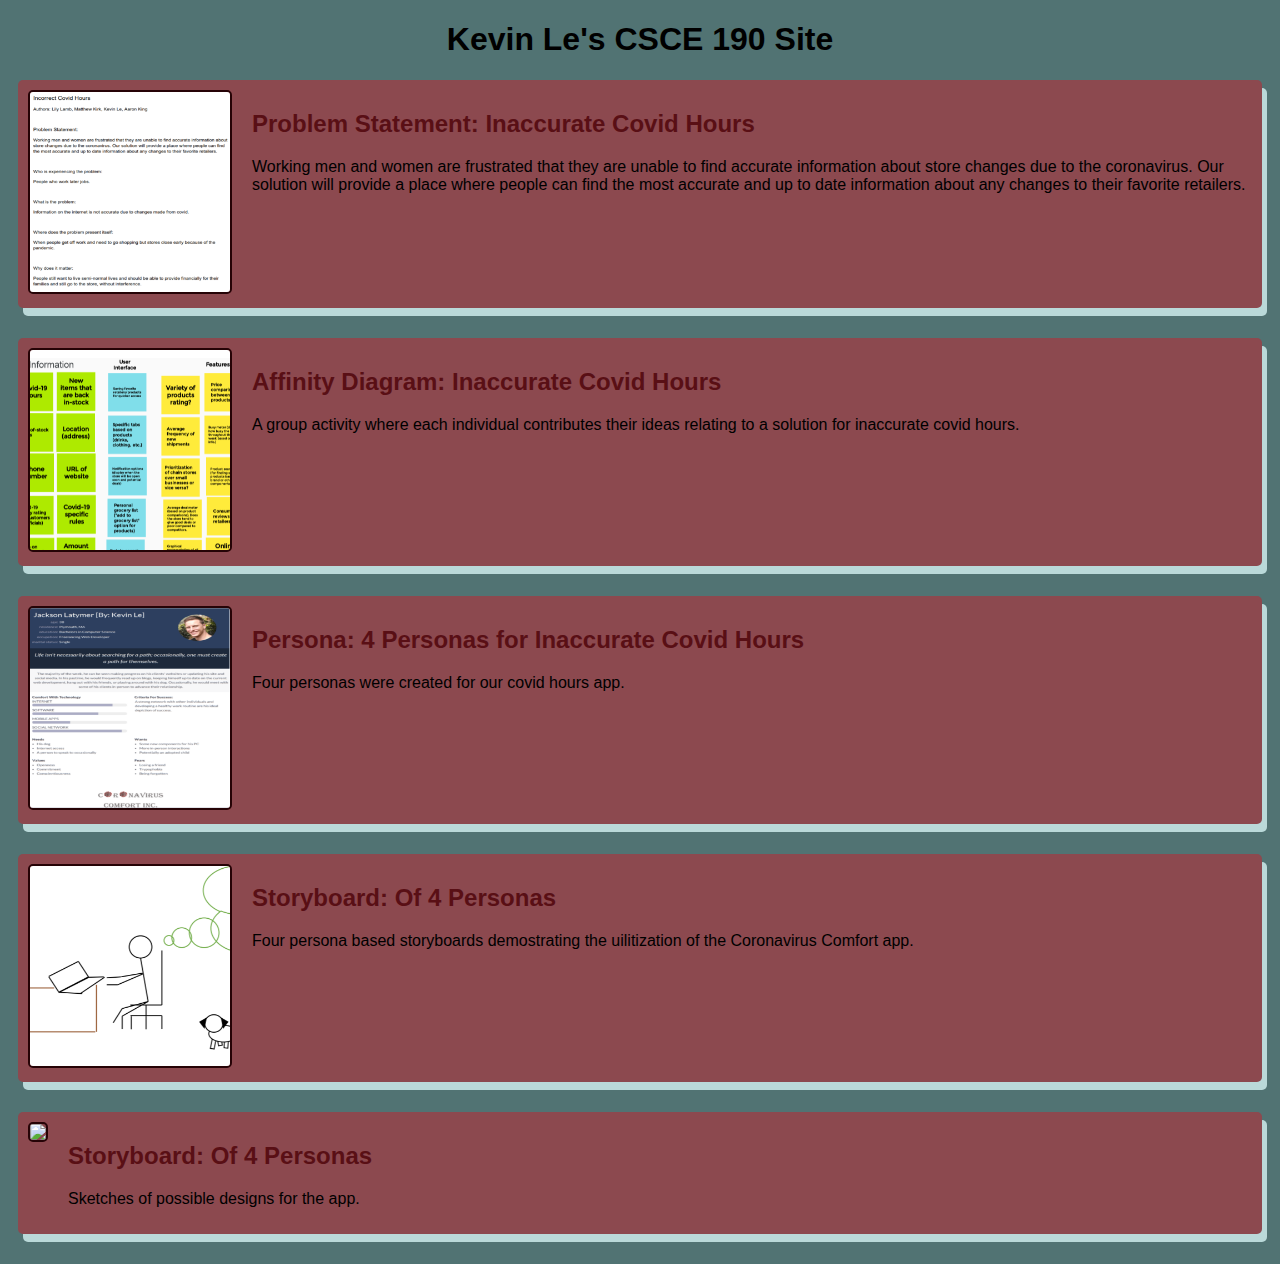
==== index.html @ aa7f5e11 "Add files via upload" ====
<!DOCType html>
<html>
        <head>
                <title>CSCE 190: Kevin Le</title>
                <link rel="stylesheet" href="styles.css">
        </head>
        <body>
                <h1>Kevin Le's CSCE 190 Site</h1>

                <!-- Problem Statment -->
                <section class="assignment">
                        <a href="Files/Covid Hours.pdf"><img src="Images/Covid Hours.PNG"></a>
                        <section class="ass-details">
                                <a href="Files/Covid Hours.pdf"><h2>Problem Statement: Inaccurate Covid Hours</h2></a>
                                <p>
                                        Working men and women are frustrated that they are unable to find accurate information about store changes due to the coronavirus. Our solution will provide a place where people can find the most accurate and up to date information about any changes to their favorite retailers.
                                </p>                              
                        </section>
                </section>

                <!--Affinity Diagram -->
                <section class="assignment">
                        <a href="Files/Affinity Diagram.pdf"><img src="Images/Affinity Diagram.PNG"></a>
                        <section class="ass-details">
                                <a href="Files/Affinity Diagram.pdf"><h2>Affinity Diagram: Inaccurate Covid Hours</h2></a>
                                <p>
                                       A group activity where each individual contributes their ideas relating to a solution for inaccurate covid hours.
                                </p>                              
                        </section>
                </section>

                 <!--Personna Assignment -->
                 <section class="assignment">
                        <a href="Files/All Personnas.pdf"><img src="Images/Personnas.PNG"></a>
                        <section class="ass-details">
                                <a href="Files/All Personnas.pdf"><h2>Persona: 4 Personas for Inaccurate Covid Hours</h2></a>
                                <p>
                                       Four personas were created for our covid hours app.
                                </p>                              
                        </section>
                </section>
                
                <!--Storyboard Assignment -->
                <section class="assignment">
                        <a href="Files/StoryboardAllMembers.pdf"><img src="Images/StoryboardResized.png"></a>
                        <section class="ass-details">
                                <a href="Files/StoryboardAllMembers.pdf"><h2>Storyboard: Of 4 Personas</h2></a>
                                <p>
                                       Four persona based storyboards demostrating the uilitization of the Coronavirus Comfort app.
                                </p>                              
                        </section>
                </section>

                <!--Sketch Assignment -->
                <section class="assignment">
                        <a href="Files/AllSketches.pdf"><img src="Images/SketchPic.png"></a>
                        <section class="ass-details">
                                <a href="Files/AllSketches.pdf"><h2>Storyboard: Of 4 Personas</h2></a>
                                <p>
                                       Sketches of possible designs for the app.
                                </p>                              
                        </section>
                </section>
        </body>
</html>
---- styles.css ----
body {
    background: #517373;
    font-family:Arial, Helvetica, sans-serif;
}

.assignment {
    display:flex;
    padding:10px;
    margin:10px;
    margin-bottom: 30px;
    background: #8C494F;
    border-radius: 5px;
    box-shadow: 5px 8px #BAD9D9;
}

.assignment img {
    width: 200px;
    border: 2px solid #260306;
    margin-right: 20px;
    border-radius: 5px;
}

h1 {
    text-align:center;
}

a {
    text-decoration:none;
    color: #590F15;
}

.assignment a:hover {
    color: #260306;
}
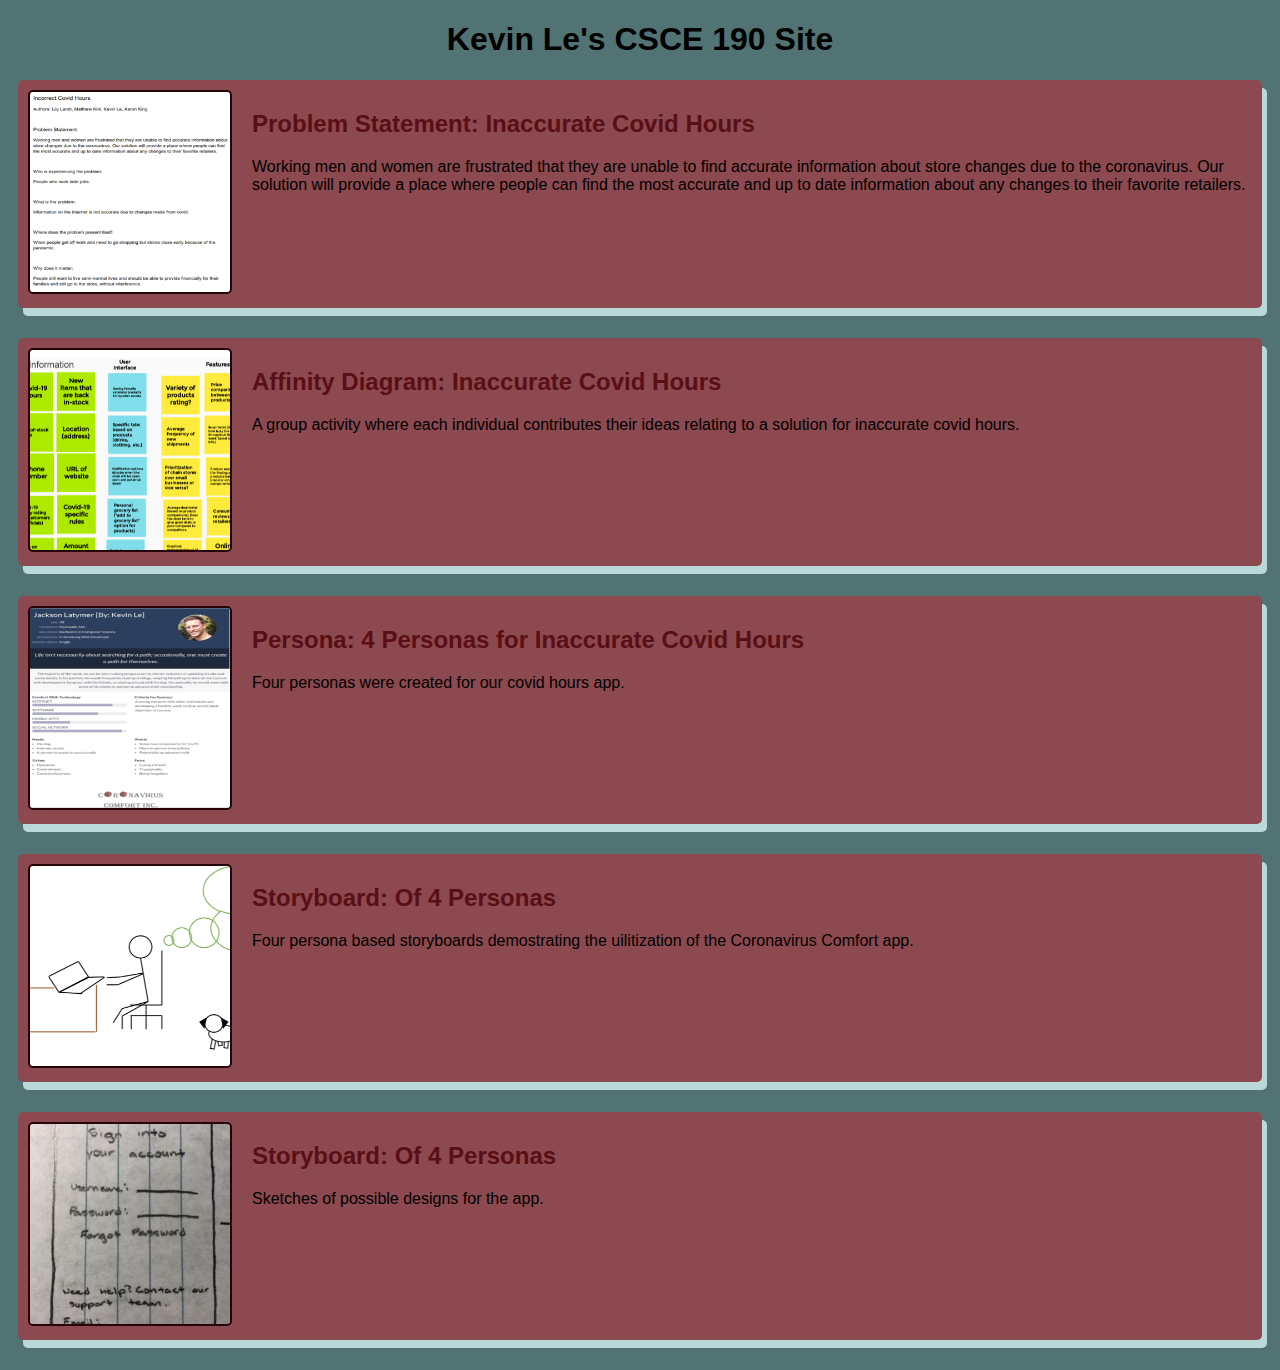
==== commit d359c336: "Add files via upload" ====
--- a/index.html
+++ b/index.html
@@ -53,9 +53,9 @@
 
                 <!--Sketch Assignment -->
                 <section class="assignment">
-                        <a href="Files/AllSketches.pdf"><img src="Images/SketchPic.png"></a>
+                        <a href="Files/allSketchesWithFinal.pdf"><img src="Images/SketchPic.png"></a>
                         <section class="ass-details">
-                                <a href="Files/AllSketches.pdf"><h2>Storyboard: Of 4 Personas</h2></a>
+                                <a href="Files/allSketchesWithFinal.pdf"><h2>Storyboard: Of 4 Personas</h2></a>
                                 <p>
                                        Sketches of possible designs for the app.
                                 </p>                              
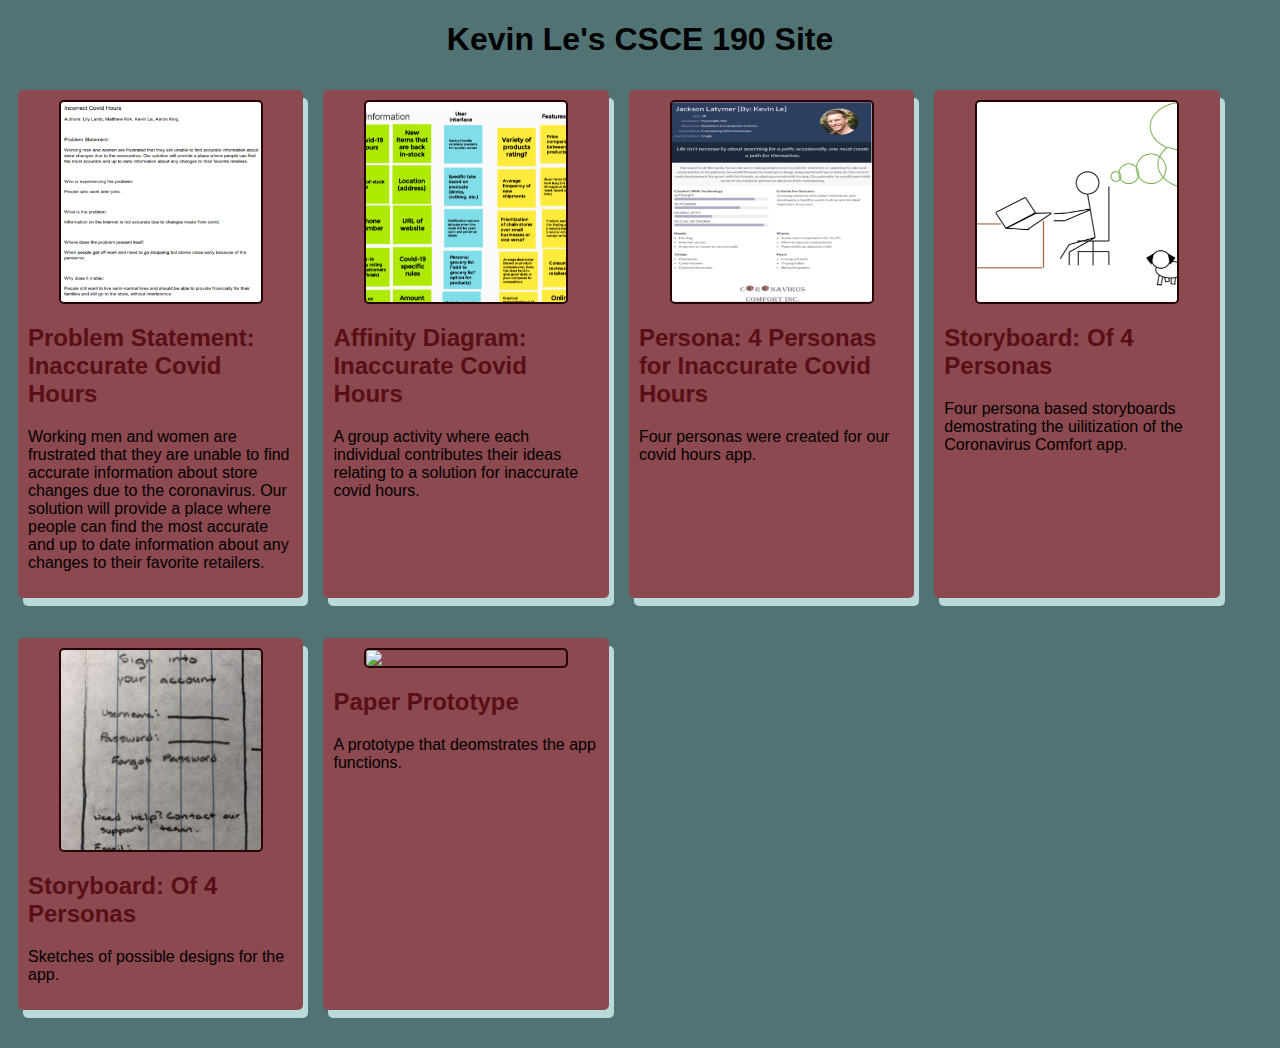
==== commit 4a27ae91: "Add files via upload" ====
--- a/index.html
+++ b/index.html
@@ -7,59 +7,72 @@
         <body>
                 <h1>Kevin Le's CSCE 190 Site</h1>
 
-                <!-- Problem Statment -->
-                <section class="assignment">
-                        <a href="Files/Covid Hours.pdf"><img src="Images/Covid Hours.PNG"></a>
-                        <section class="ass-details">
-                                <a href="Files/Covid Hours.pdf"><h2>Problem Statement: Inaccurate Covid Hours</h2></a>
-                                <p>
-                                        Working men and women are frustrated that they are unable to find accurate information about store changes due to the coronavirus. Our solution will provide a place where people can find the most accurate and up to date information about any changes to their favorite retailers.
-                                </p>                              
+                <div class="assignments">
+                        <!-- Problem Statment -->
+                        <section class="assignment">
+                                <a href="Files/Covid Hours.pdf"><img src="Images/Covid Hours.PNG"></a>
+                                <section class="ass-details">
+                                        <a href="Files/Covid Hours.pdf"><h2>Problem Statement: Inaccurate Covid Hours</h2></a>
+                                        <p>
+                                                Working men and women are frustrated that they are unable to find accurate information about store changes due to the coronavirus. Our solution will provide a place where people can find the most accurate and up to date information about any changes to their favorite retailers.
+                                        </p>                              
+                                </section>
                         </section>
-                </section>
 
-                <!--Affinity Diagram -->
-                <section class="assignment">
-                        <a href="Files/Affinity Diagram.pdf"><img src="Images/Affinity Diagram.PNG"></a>
-                        <section class="ass-details">
-                                <a href="Files/Affinity Diagram.pdf"><h2>Affinity Diagram: Inaccurate Covid Hours</h2></a>
-                                <p>
-                                       A group activity where each individual contributes their ideas relating to a solution for inaccurate covid hours.
-                                </p>                              
+                        <!--Affinity Diagram -->
+                        <section class="assignment">
+                                <a href="Files/Affinity Diagram.pdf"><img src="Images/Affinity Diagram.PNG"></a>
+                                <section class="ass-details">
+                                        <a href="Files/Affinity Diagram.pdf"><h2>Affinity Diagram: Inaccurate Covid Hours</h2></a>
+                                        <p>
+                                        A group activity where each individual contributes their ideas relating to a solution for inaccurate covid hours.
+                                        </p>                              
+                                </section>
                         </section>
-                </section>
 
-                 <!--Personna Assignment -->
-                 <section class="assignment">
-                        <a href="Files/All Personnas.pdf"><img src="Images/Personnas.PNG"></a>
-                        <section class="ass-details">
-                                <a href="Files/All Personnas.pdf"><h2>Persona: 4 Personas for Inaccurate Covid Hours</h2></a>
-                                <p>
-                                       Four personas were created for our covid hours app.
-                                </p>                              
+                        <!--Personna Assignment -->
+                        <section class="assignment">
+                                <a href="Files/All Personnas.pdf"><img src="Images/Personnas.PNG"></a>
+                                <section class="ass-details">
+                                        <a href="Files/All Personnas.pdf"><h2>Persona: 4 Personas for Inaccurate Covid Hours</h2></a>
+                                        <p>
+                                        Four personas were created for our covid hours app.
+                                        </p>                              
+                                </section>
                         </section>
-                </section>
-                
-                <!--Storyboard Assignment -->
-                <section class="assignment">
-                        <a href="Files/StoryboardAllMembers.pdf"><img src="Images/StoryboardResized.png"></a>
-                        <section class="ass-details">
-                                <a href="Files/StoryboardAllMembers.pdf"><h2>Storyboard: Of 4 Personas</h2></a>
-                                <p>
-                                       Four persona based storyboards demostrating the uilitization of the Coronavirus Comfort app.
-                                </p>                              
+                        
+                        <!--Storyboard Assignment -->
+                        <section class="assignment">
+                                <a href="Files/StoryboardAllMembers.pdf"><img src="Images/StoryboardResized.png"></a>
+                                <section class="ass-details">
+                                        <a href="Files/StoryboardAllMembers.pdf"><h2>Storyboard: Of 4 Personas</h2></a>
+                                        <p>
+                                        Four persona based storyboards demostrating the uilitization of the Coronavirus Comfort app.
+                                        </p>                              
+                                </section>
                         </section>
-                </section>
 
-                <!--Sketch Assignment -->
-                <section class="assignment">
-                        <a href="Files/allSketchesWithFinal.pdf"><img src="Images/SketchPic.png"></a>
-                        <section class="ass-details">
-                                <a href="Files/allSketchesWithFinal.pdf"><h2>Storyboard: Of 4 Personas</h2></a>
-                                <p>
-                                       Sketches of possible designs for the app.
-                                </p>                              
+                        <!--Sketch Assignment -->
+                        <section class="assignment">
+                                <a href="Files/allSketchesWithFinal.pdf"><img src="Images/SketchPic.png"></a>
+                                <section class="ass-details">
+                                        <a href="Files/allSketchesWithFinal.pdf"><h2>Storyboard: Of 4 Personas</h2></a>
+                                        <p>
+                                        Sketches of possible designs for the app.
+                                        </p>                              
+                                </section>
                         </section>
-                </section>
+
+                        <!--Paper Prototype Assignment -->
+                        <section class="assignment">
+                                <a href="https://youtu.be/aaou3P9Y0g8"><img src="Images/Protoype.PNG"></a>
+                                <section class="ass-details">
+                                        <a href="https://youtu.be/aaou3P9Y0g8"><h2>Paper Prototype</h2></a>
+                                        <p>
+                                        A prototype that deomstrates the app functions.
+                                        </p>                              
+                                </section>
+                        </section>
+                </div>
         </body>
 </html>
--- a/styles.css
+++ b/styles.css
@@ -3,8 +3,13 @@
     font-family:Arial, Helvetica, sans-serif;
 }
 
+.assignments {
+    display:flex;
+    flex-wrap:wrap;
+}
+
 .assignment {
-    display:flex;
+    width:21%;
     padding:10px;
     margin:10px;
     margin-bottom: 30px;
@@ -18,6 +23,8 @@
     border: 2px solid #260306;
     margin-right: 20px;
     border-radius: 5px;
+    display:block;
+    margin:auto;
 }
 
 h1 {
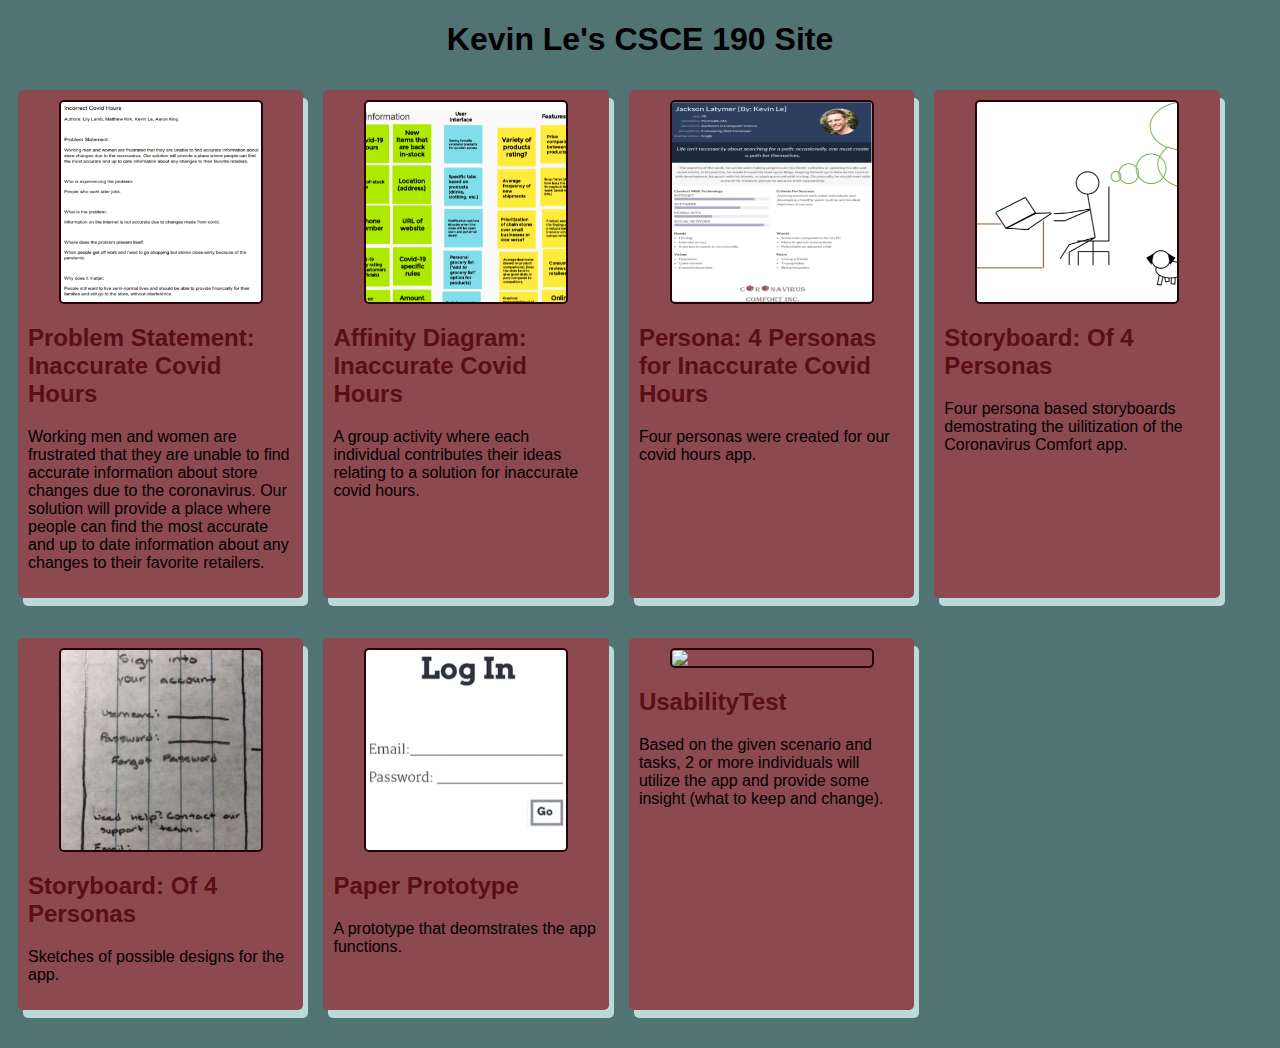
==== commit 9c17d93d: "Add files via upload" ====
--- a/index.html
+++ b/index.html
@@ -25,7 +25,7 @@
                                 <section class="ass-details">
                                         <a href="Files/Affinity Diagram.pdf"><h2>Affinity Diagram: Inaccurate Covid Hours</h2></a>
                                         <p>
-                                        A group activity where each individual contributes their ideas relating to a solution for inaccurate covid hours.
+                                                A group activity where each individual contributes their ideas relating to a solution for inaccurate covid hours.
                                         </p>                              
                                 </section>
                         </section>
@@ -36,7 +36,7 @@
                                 <section class="ass-details">
                                         <a href="Files/All Personnas.pdf"><h2>Persona: 4 Personas for Inaccurate Covid Hours</h2></a>
                                         <p>
-                                        Four personas were created for our covid hours app.
+                                                Four personas were created for our covid hours app.
                                         </p>                              
                                 </section>
                         </section>
@@ -47,7 +47,7 @@
                                 <section class="ass-details">
                                         <a href="Files/StoryboardAllMembers.pdf"><h2>Storyboard: Of 4 Personas</h2></a>
                                         <p>
-                                        Four persona based storyboards demostrating the uilitization of the Coronavirus Comfort app.
+                                                Four persona based storyboards demostrating the uilitization of the Coronavirus Comfort app.
                                         </p>                              
                                 </section>
                         </section>
@@ -58,7 +58,7 @@
                                 <section class="ass-details">
                                         <a href="Files/allSketchesWithFinal.pdf"><h2>Storyboard: Of 4 Personas</h2></a>
                                         <p>
-                                        Sketches of possible designs for the app.
+                                                Sketches of possible designs for the app.
                                         </p>                              
                                 </section>
                         </section>
@@ -69,7 +69,18 @@
                                 <section class="ass-details">
                                         <a href="https://youtu.be/aaou3P9Y0g8"><h2>Paper Prototype</h2></a>
                                         <p>
-                                        A prototype that deomstrates the app functions.
+                                                A prototype that deomstrates the app functions.
+                                        </p>                              
+                                </section>
+                        </section>
+
+                        <!--Usability Testing Script Assignment -->
+                        <section class="assignment">
+                                <a href="Files/CSCE190UsabilityTest.pdf"><img src="Images/UsabilityTest.PNG"></a>
+                                <section class="ass-details">
+                                        <a href="Files/CSCE190UsabilityTest.pdf"><h2>UsabilityTest</h2></a>
+                                        <p>
+                                                Based on the given scenario and tasks, 2 or more individuals will utilize the app and provide some insight (what to keep and change).
                                         </p>                              
                                 </section>
                         </section>
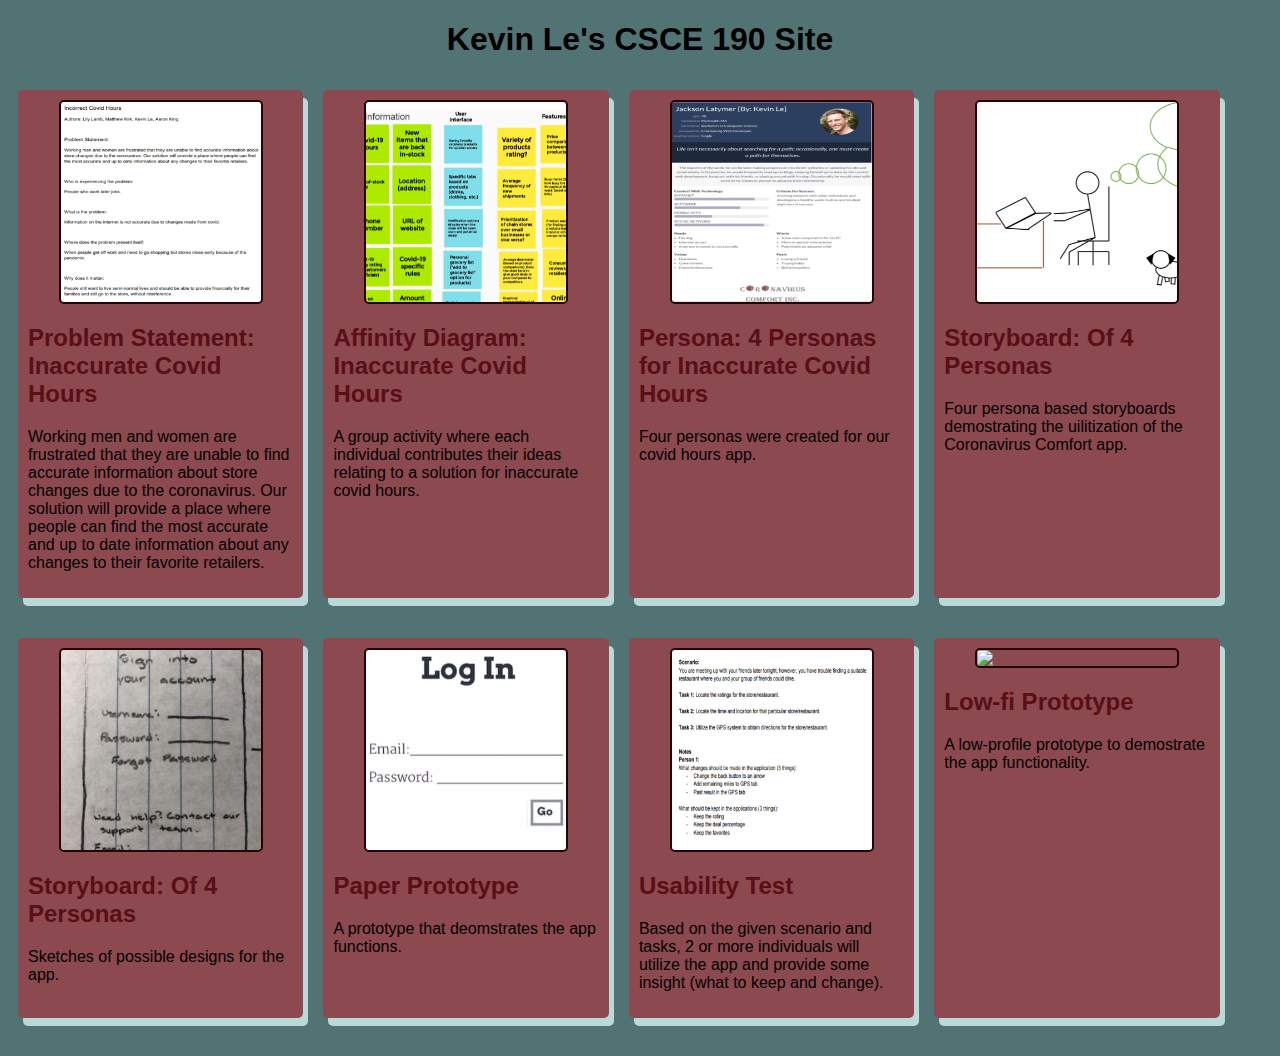
==== commit b022bbe5: "Add files via upload" ====
--- a/index.html
+++ b/index.html
@@ -78,9 +78,20 @@
                         <section class="assignment">
                                 <a href="Files/CSCE190UsabilityTest.pdf"><img src="Images/UsabilityTest.PNG"></a>
                                 <section class="ass-details">
-                                        <a href="Files/CSCE190UsabilityTest.pdf"><h2>UsabilityTest</h2></a>
+                                        <a href="Files/CSCE190UsabilityTest.pdf"><h2>Usability Test</h2></a>
                                         <p>
                                                 Based on the given scenario and tasks, 2 or more individuals will utilize the app and provide some insight (what to keep and change).
+                                        </p>                              
+                                </section>
+                        </section>
+
+                        <!--Low-fi Prototype Assignment -->
+                        <section class="assignment">
+                                <a href="Files/Coronavirus Comfort-html/frame.html"><img src="Images/LowPrototype.png"></a>
+                                <section class="ass-details">
+                                        <a href="Files/Coronavirus Comfort-html/frame.html"><h2>Low-fi Prototype</h2></a>
+                                        <p>
+                                                A low-profile prototype to demostrate the app functionality.
                                         </p>                              
                                 </section>
                         </section>
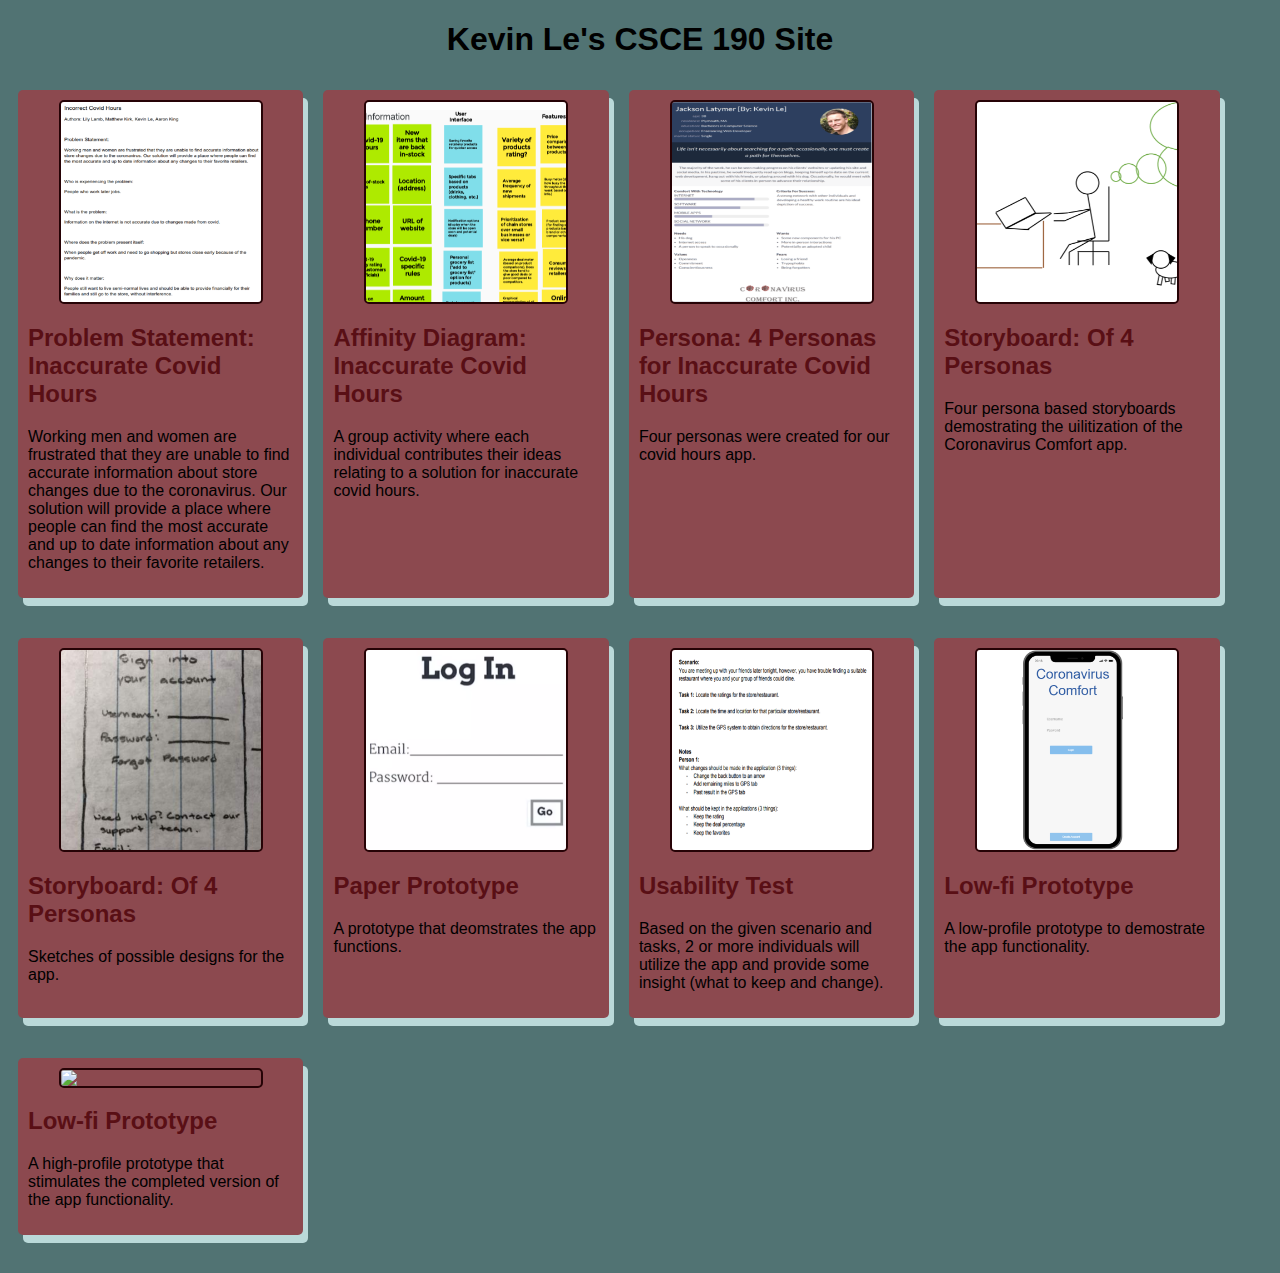
==== commit fcc00560: "Add files via upload" ====
--- a/index.html
+++ b/index.html
@@ -95,6 +95,16 @@
                                         </p>                              
                                 </section>
                         </section>
+                      <!--High-fi Prototype Assignment -->
+                        <section class="assignment">
+                              <a href="Files/High-fiPrototype/frame.html"><img src="Images/HighPrototype.png"></a>
+                                <section class="ass-details">
+                                        <a href="Files/High-fiPrototype/frame.html"><h2>Low-fi Prototype</h2></a>
+                                        <p>
+                                                A high-profile prototype that stimulates the completed version of the app functionality.
+                                        </p>                              
+                                        </section>
+                                </section>
                 </div>
         </body>
 </html>
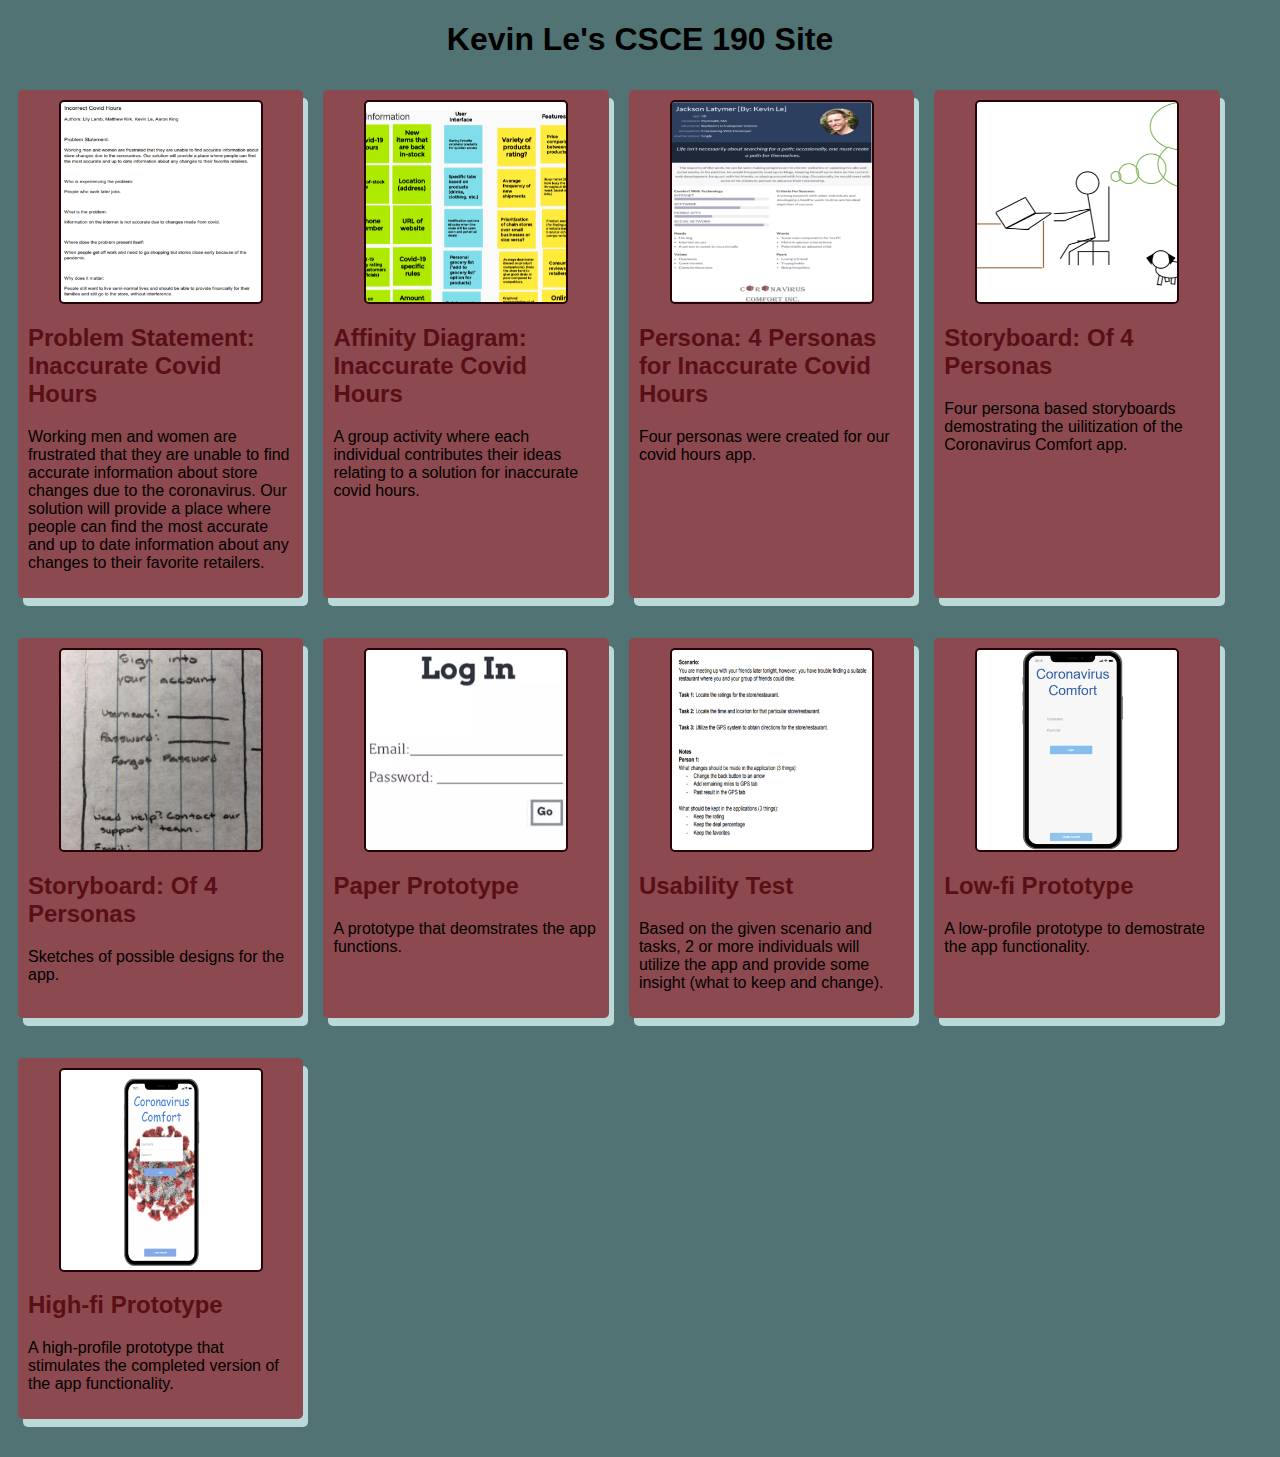
==== commit 509582a5: "Add files via upload" ====
--- a/index.html
+++ b/index.html
@@ -99,7 +99,7 @@
                         <section class="assignment">
                               <a href="Files/High-fiPrototype/frame.html"><img src="Images/HighPrototype.png"></a>
                                 <section class="ass-details">
-                                        <a href="Files/High-fiPrototype/frame.html"><h2>Low-fi Prototype</h2></a>
+                                        <a href="Files/High-fiPrototype/frame.html"><h2>High-fi Prototype</h2></a>
                                         <p>
                                                 A high-profile prototype that stimulates the completed version of the app functionality.
                                         </p>                              
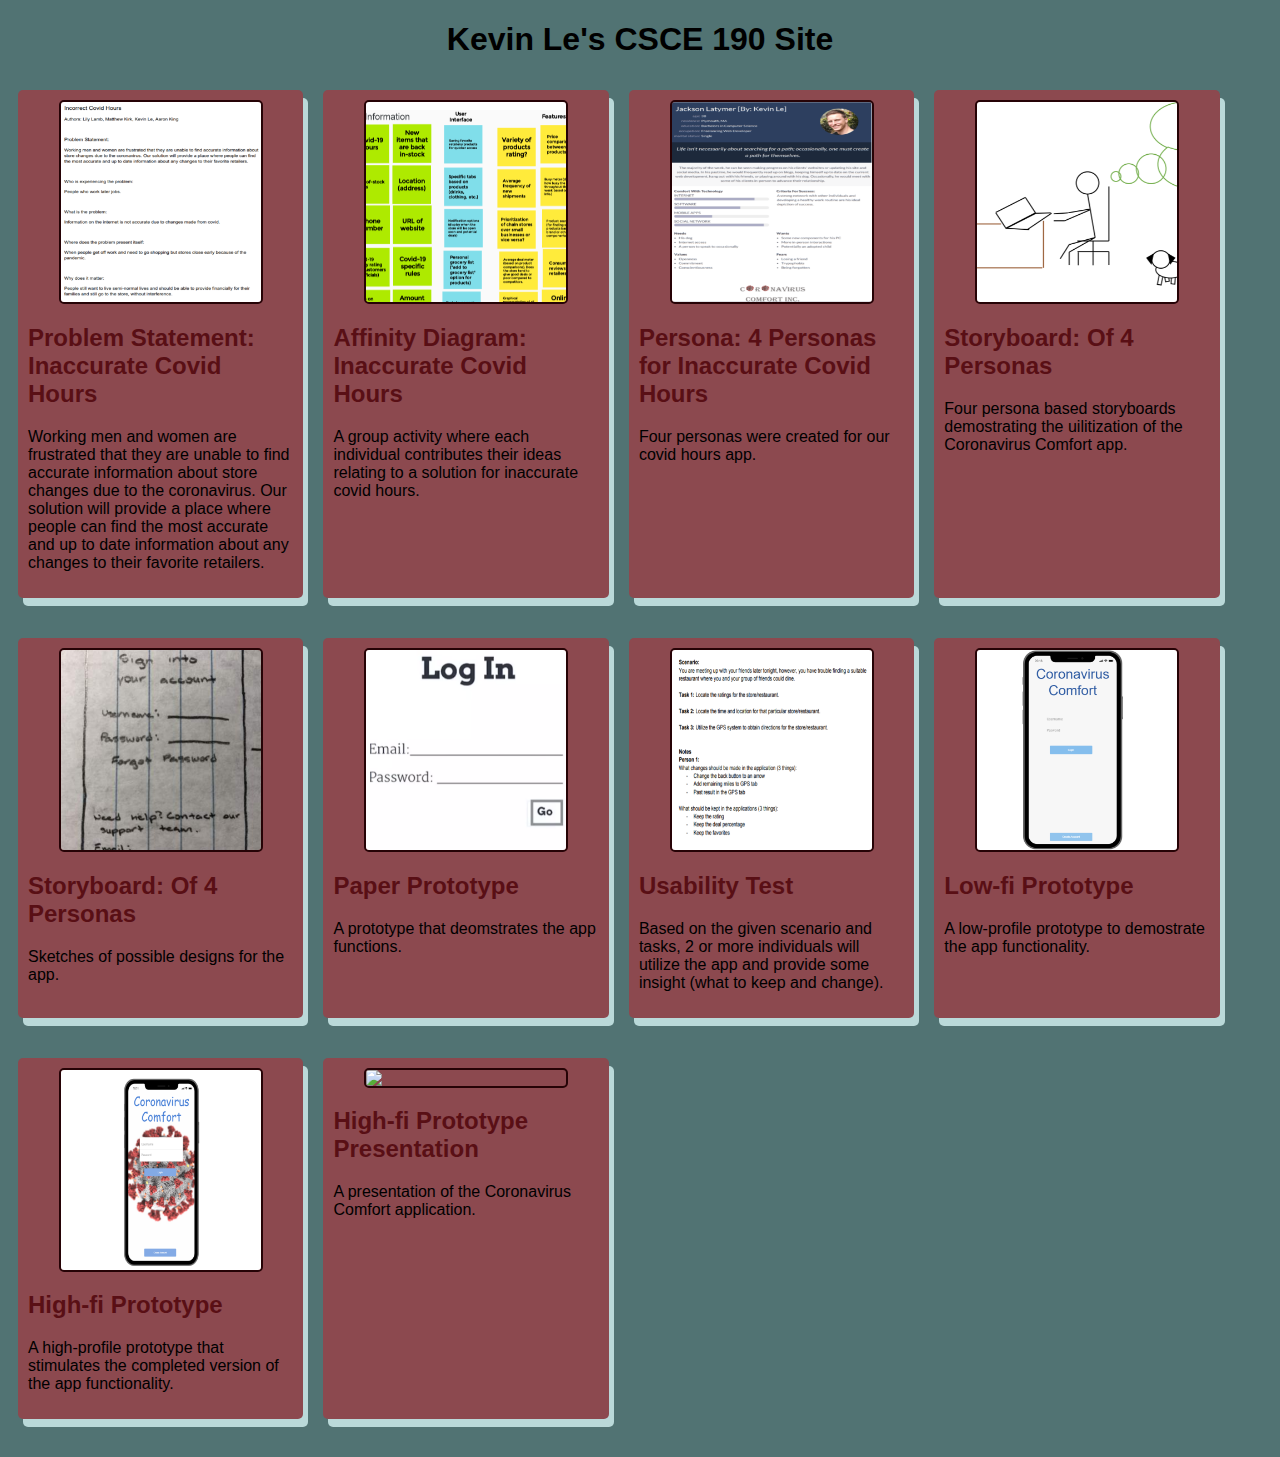
==== commit 354384e9: "Add files via upload" ====
--- a/index.html
+++ b/index.html
@@ -95,7 +95,8 @@
                                         </p>                              
                                 </section>
                         </section>
-                      <!--High-fi Prototype Assignment -->
+
+                        <!--High-fi Prototype Assignment -->
                         <section class="assignment">
                               <a href="Files/High-fiPrototype/frame.html"><img src="Images/HighPrototype.png"></a>
                                 <section class="ass-details">
@@ -105,6 +106,17 @@
                                         </p>                              
                                         </section>
                                 </section>
+
+                        <!--High-fi Prototype Presentation Assignment -->
+                        <section class="assignment">
+                                <a href="https://youtu.be/XBTRUkLKFdg"><img src="Images/Presentation.png"></a>
+                                <section class="ass-details">
+                                        <a href="https://youtu.be/XBTRUkLKFdg"><h2>High-fi Prototype Presentation</h2></a>
+                                        <p>
+                                                A presentation of the Coronavirus Comfort application.
+                                        </p>                              
+                                        </section>
+                                </section>
                 </div>
         </body>
 </html>
